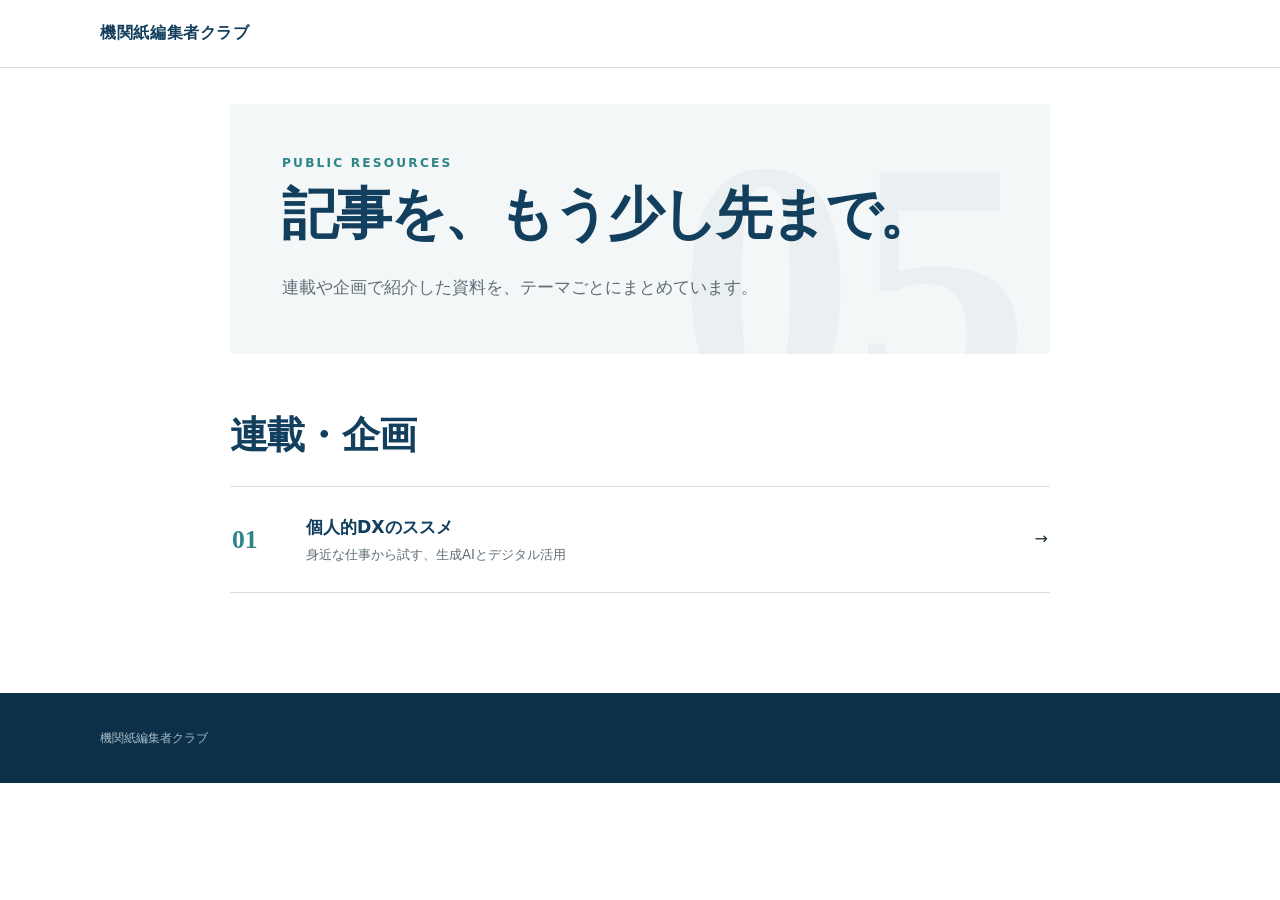
==== docs/index.html @ 5fe280fb "Create meeting skills resource site" ====
<!doctype html>
<html lang="ja">
<head>
  <meta charset="utf-8">
  <meta name="viewport" content="width=device-width, initial-scale=1">
  <meta name="description" content="機関紙編集者クラブの記事に関連する公開資料の入口です。">
  <title>機関紙編集者クラブ｜公開資料</title>
  <link rel="stylesheet" href="./shared/style.css">
</head>
<body>
  <header class="site-header">
    <a class="brand" href="./">機関紙編集者クラブ</a>
  </header>
  <main class="container narrow">
    <section class="hero compact-hero">
      <p class="eyebrow">PUBLIC RESOURCES</p>
      <h1>記事を、もう少し先まで。</h1>
      <p class="lead">連載や企画で紹介した資料を、テーマごとにまとめています。</p>
    </section>
    <section aria-labelledby="series-title">
      <h2 id="series-title">連載・企画</h2>
      <a class="feature-link" href="./personal-dx/">
        <span class="feature-number">01</span>
        <span>
          <strong>個人的DXのススメ</strong>
          <small>身近な仕事から試す、生成AIとデジタル活用</small>
        </span>
        <span aria-hidden="true">→</span>
      </a>
    </section>
  </main>
  <footer class="site-footer"><p>機関紙編集者クラブ</p></footer>
</body>
</html>
---- docs/shared/style.css ----
:root {
  --navy: #123f5d;
  --navy-deep: #0b3048;
  --teal: #2e8486;
  --teal-pale: #e8f3f2;
  --orange: #d97726;
  --orange-pale: #fff3e9;
  --ink: #22313c;
  --muted: #5f6e78;
  --line: #d7e0e5;
  --paper: #ffffff;
  --wash: #f4f7f8;
  --shadow: 0 18px 55px rgba(12, 47, 70, .10);
  --max: 1080px;
}

* { box-sizing: border-box; }
html { scroll-behavior: smooth; }
body {
  margin: 0;
  color: var(--ink);
  background: var(--paper);
  font-family: "Yu Gothic", "Hiragino Kaku Gothic ProN", "Noto Sans JP", system-ui, sans-serif;
  font-size: 16px;
  line-height: 1.8;
}
a { color: inherit; text-underline-offset: .18em; }
a:focus-visible, summary:focus-visible { outline: 3px solid #f3b376; outline-offset: 4px; border-radius: 3px; }
.container { width: min(calc(100% - 40px), var(--max)); margin-inline: auto; }
.narrow { max-width: 820px; }
.site-header {
  min-height: 68px;
  padding: 0 max(24px, calc((100% - var(--max)) / 2));
  display: flex;
  align-items: center;
  justify-content: space-between;
  gap: 20px;
  border-bottom: 1px solid var(--line);
  background: rgba(255,255,255,.96);
}
.brand { color: var(--navy); font-weight: 800; text-decoration: none; letter-spacing: .04em; }
.series-name { color: var(--muted); font-size: .85rem; }
.hero {
  position: relative;
  overflow: hidden;
  padding: 58px 0 64px;
  color: white;
  background:
    radial-gradient(circle at 92% 12%, rgba(90, 185, 181, .42), transparent 24%),
    linear-gradient(135deg, var(--navy-deep), var(--navy) 58%, #1d6672);
}
.hero::after {
  content: "05";
  position: absolute;
  right: max(0px, calc((100vw - var(--max)) / 2 - 80px));
  bottom: -106px;
  color: rgba(255,255,255,.055);
  font: 800 22rem/1 Georgia, serif;
  pointer-events: none;
}
.hero .container { position: relative; z-index: 1; }
.compact-hero { margin-top: 36px; color: var(--ink); background: var(--wash); border-radius: 2px; padding: 52px; }
.compact-hero::after { color: rgba(18,63,93,.04); }
.breadcrumbs { display: flex; flex-wrap: wrap; gap: .65rem; margin-bottom: 32px; color: rgba(255,255,255,.72); font-size: .82rem; }
.compact-hero + section { margin: 56px 0 100px; }
.compact-hero .eyebrow { color: var(--teal); }
.compact-hero .lead { color: var(--muted); }
.compact-hero h1 { color: var(--navy); }
.narrow > .breadcrumbs { margin-top: 28px; color: var(--muted); }
.eyebrow, .section-kicker { margin: 0 0 10px; color: #9fdad7; font: 800 .76rem/1.3 system-ui, sans-serif; letter-spacing: .18em; }
h1 { max-width: 780px; margin: 0; font-size: clamp(2.35rem, 7vw, 4.8rem); line-height: 1.14; letter-spacing: -.04em; }
.compact-hero h1 { font-size: clamp(2.1rem, 5vw, 3.5rem); }
.lead { max-width: 720px; margin: 26px 0 0; color: rgba(255,255,255,.84); font-size: 1.06rem; }
.hero-actions { margin-top: 34px; display: flex; flex-wrap: wrap; align-items: center; gap: 20px; }
.button { display: inline-flex; align-items: center; gap: 14px; min-height: 58px; padding: 14px 22px; text-decoration: none; font-weight: 800; border-radius: 3px; box-shadow: var(--shadow); }
.button span { font-size: .74rem; font-weight: 600; opacity: .75; }
.button.primary { color: var(--navy-deep); background: white; }
.button.primary:hover { background: var(--orange-pale); }
.text-link { font-weight: 700; }
.download-note { margin: 20px 0 0; color: rgba(255,255,255,.58); font-size: .78rem; }
.content-grid { display: grid; grid-template-columns: 190px minmax(0, 1fr); gap: 72px; padding-top: 70px; }
.section-index { position: sticky; top: 22px; align-self: start; padding-left: 16px; border-left: 3px solid var(--teal); font-size: .82rem; }
.section-index p { margin: 0; color: var(--navy); font-weight: 800; }
.section-index ol { margin: 8px 0 0; padding: 0; list-style: none; }
.section-index li { margin: 6px 0; }
.section-index a { color: var(--muted); text-decoration: none; }
.section-index a:hover { color: var(--teal); }
.article-body > section { padding: 0 0 78px; scroll-margin-top: 24px; }
.section-kicker { color: var(--teal); }
h2 { margin: 0 0 25px; color: var(--navy); font-size: clamp(1.65rem, 4vw, 2.35rem); line-height: 1.35; letter-spacing: -.02em; }
h3 { margin: 0 0 8px; color: var(--navy); font-size: 1rem; }
.intro-panel { margin-bottom: 78px; padding: 30px 32px !important; background: var(--teal-pale); border-top: 5px solid var(--teal); }
.intro-panel p:last-child { margin-bottom: 0; }
.resource-list { border-top: 1px solid var(--line); }
.resource-card { display: grid; grid-template-columns: 50px 1fr 22px; gap: 16px; align-items: center; padding: 18px 6px; border-bottom: 1px solid var(--line); text-decoration: none; }
.resource-card:hover { background: var(--wash); }
.resource-card strong, .resource-card small { display: block; }
.resource-card strong { color: var(--navy); line-height: 1.5; }
.resource-card small, .caption { color: var(--muted); font-size: .82rem; }
.file-type { display: grid; place-items: center; width: 44px; height: 44px; color: white; background: var(--navy); border-radius: 2px; font: 800 .7rem/1 system-ui, sans-serif; }
.caption { margin-top: 16px; }
.prompt-short { margin: 0; padding: 24px 26px; color: var(--navy); background: var(--wash); border: 0; border-left: 4px solid var(--teal); font-weight: 700; }
.prompt-details { margin-top: 18px; border: 1px solid var(--line); }
.prompt-details summary { padding: 16px 20px; color: var(--navy); background: white; cursor: pointer; font-weight: 800; }
.prompt-details > div { padding: 6px 20px 18px; }
code { padding: .12em .35em; background: var(--wash); font-family: ui-monospace, monospace; }
.skill-flow { margin: 0; padding: 0; list-style: none; border-top: 1px solid var(--line); }
.skill-flow li { display: grid; grid-template-columns: 56px 1fr; gap: 15px; align-items: center; padding: 15px 0; border-bottom: 1px solid var(--line); }
.skill-flow li > span { color: var(--teal); font: 800 1.4rem/1 Georgia, serif; }
.skill-flow strong, .skill-flow small { display: block; }
.skill-flow strong { color: var(--navy); }
.skill-flow small { color: var(--muted); }
.trace-line { display: flex; flex-wrap: wrap; align-items: center; gap: 8px; margin-top: 22px; padding: 18px; color: var(--navy); background: var(--teal-pale); font-size: .82rem; font-weight: 800; }
.trace-line b { color: var(--teal); }
.notice-stack { display: grid; gap: 12px; }
.notice { padding: 20px 22px; background: var(--wash); border-left: 4px solid var(--teal); }
.notice p { margin: 0; }
.notice.warning { background: var(--orange-pale); border-color: var(--orange); }
.official-links { margin: 0; padding: 0; list-style: none; border-top: 1px solid var(--line); }
.official-links a { display: flex; justify-content: space-between; padding: 15px 4px; color: var(--navy); border-bottom: 1px solid var(--line); font-weight: 800; text-decoration: none; }
.official-links a:hover { color: var(--teal); }
.history dl { margin: 0; }
.history dl > div { display: grid; grid-template-columns: 140px 1fr; gap: 20px; padding: 15px 0; border-top: 1px solid var(--line); }
.history dt { color: var(--muted); }
.history dd { margin: 0; }
.feature-link { display: grid; grid-template-columns: 56px 1fr auto; align-items: center; gap: 18px; padding: 25px 2px; border-top: 1px solid var(--line); border-bottom: 1px solid var(--line); text-decoration: none; }
.feature-link:hover { color: var(--teal); }
.feature-number { color: var(--teal); font: 800 1.6rem/1 Georgia, serif; }
.feature-link strong, .feature-link small { display: block; }
.feature-link strong { color: var(--navy); font-size: 1.08rem; }
.feature-link small { color: var(--muted); }
.site-footer { display: flex; justify-content: space-between; gap: 20px; margin-top: 20px; padding: 34px max(24px, calc((100% - var(--max)) / 2)); color: #a7bbc7; background: var(--navy-deep); font-size: .78rem; }
.site-footer p { margin: 0; }
.site-footer a { color: white; }

.viewer-shell { min-height: calc(100vh - 180px); padding-top: 34px; padding-bottom: 80px; }
.viewer-breadcrumbs { margin-bottom: 40px; color: var(--muted); }
.viewer-title { max-width: 920px; color: var(--navy); font-size: clamp(2rem, 5vw, 3.4rem); }
.viewer-toolbar { display: flex; flex-wrap: wrap; gap: 12px; margin-top: 28px; }
.viewer-toolbar .button { box-shadow: none; }
.viewer-back { color: white !important; background: var(--navy) !important; }
.button.secondary { color: var(--navy); background: var(--teal-pale); border: 1px solid #bed9d8; }
.viewer-status { margin: 28px 0 10px; color: var(--muted); font-size: .8rem; }
.text-viewer {
  max-height: 72vh;
  margin: 0;
  padding: 28px 30px;
  overflow: auto;
  white-space: pre-wrap;
  overflow-wrap: anywhere;
  color: #20313d;
  background: var(--wash);
  border: 1px solid var(--line);
  border-top: 5px solid var(--teal);
  font: 500 .9rem/1.85 ui-monospace, "Yu Gothic", "Hiragino Kaku Gothic ProN", monospace;
  tab-size: 2;
}

@media (max-width: 760px) {
  body { font-size: 15px; }
  .container { width: min(calc(100% - 32px), var(--max)); }
  .site-header { min-height: 58px; padding-inline: 16px; }
  .series-name { display: none; }
  .hero { padding: 34px 0 44px; }
  .hero::after { right: -48px; bottom: -50px; font-size: 12rem; }
  .compact-hero { padding: 34px 24px; }
  .breadcrumbs { margin-bottom: 24px; }
  .lead { margin-top: 20px; }
  .button { width: 100%; justify-content: space-between; }
  .text-link { font-size: .88rem; }
  .content-grid { display: block; padding-top: 50px; }
  .section-index { position: static; margin-bottom: 50px; }
  .article-body > section { padding-bottom: 58px; }
  .intro-panel { margin-bottom: 58px; padding: 24px 20px !important; }
  .resource-card { grid-template-columns: 44px 1fr 16px; gap: 12px; }
  .resource-card small { margin-top: 4px; line-height: 1.55; }
  .history dl > div { display: block; }
  .site-footer { display: block; padding: 28px 16px; }
  .site-footer p + p { margin-top: 4px; }
  .viewer-shell { padding-top: 24px; padding-bottom: 50px; }
  .viewer-toolbar .button { width: 100%; }
  .text-viewer { max-height: 68vh; padding: 20px 18px; font-size: .82rem; line-height: 1.75; }
}

@media (prefers-reduced-motion: reduce) { html { scroll-behavior: auto; } }
@media print {
  .site-header, .hero-actions, .section-index, .site-footer { display: none; }
  .hero { color: var(--ink); background: white; padding: 20px 0; }
  .hero::after { display: none; }
  .lead, .download-note, .breadcrumbs { color: var(--muted); }
  .content-grid { display: block; padding-top: 20px; }
  .article-body > section { break-inside: avoid; padding-bottom: 35px; }
}
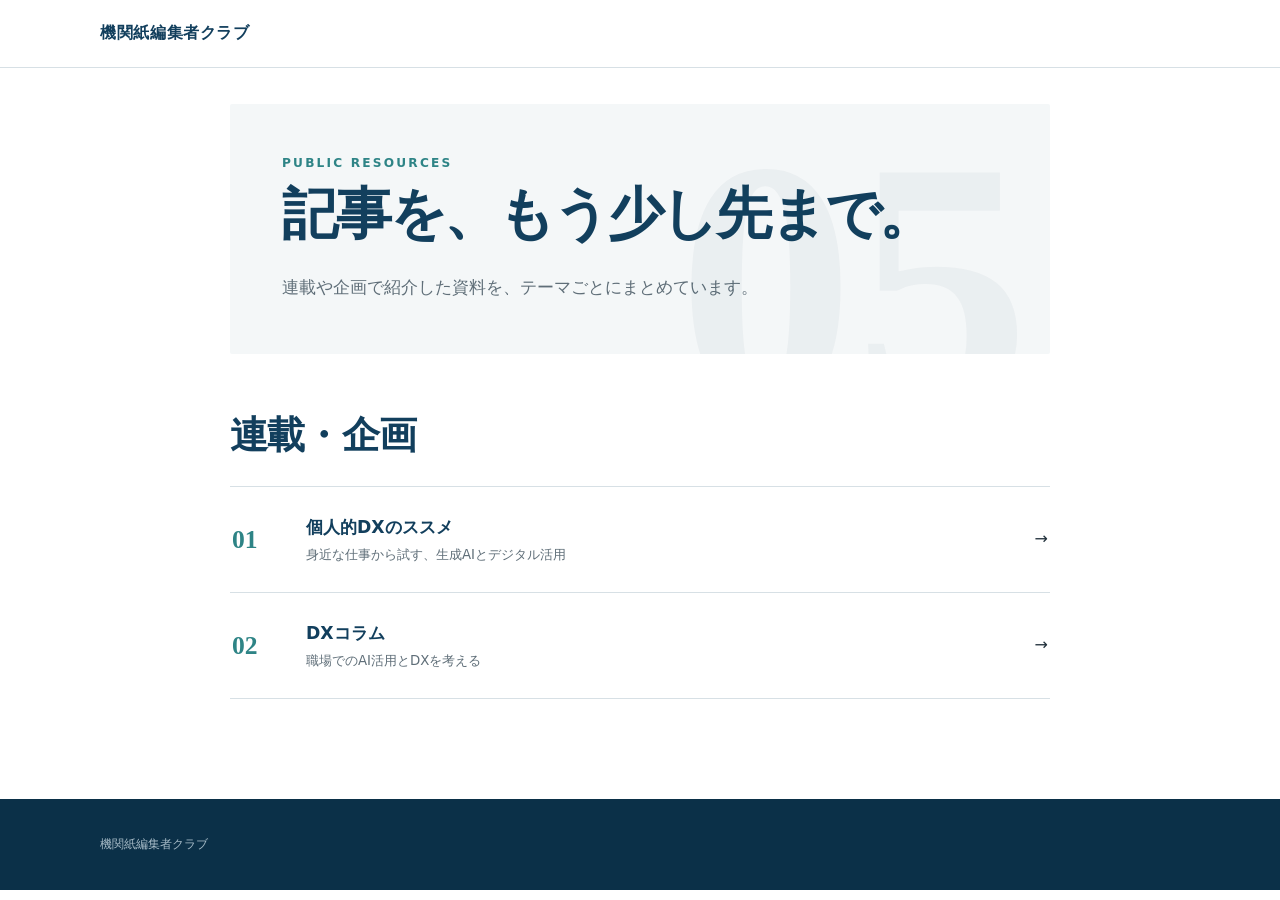
==== commit 4ec75bd0: "Add DX column article pages" ====
--- a/docs/index.html
+++ b/docs/index.html
@@ -27,6 +27,14 @@
         </span>
         <span aria-hidden="true">→</span>
       </a>
+      <a class="feature-link" href="./dx-column/">
+        <span class="feature-number">02</span>
+        <span>
+          <strong>DXコラム</strong>
+          <small>職場でのAI活用とDXを考える</small>
+        </span>
+        <span aria-hidden="true">→</span>
+      </a>
     </section>
   </main>
   <footer class="site-footer"><p>機関紙編集者クラブ</p></footer>
--- a/docs/shared/style.css
+++ b/docs/shared/style.css
@@ -115,6 +115,9 @@
 .notice-stack { display: grid; gap: 12px; }
 .notice { padding: 20px 22px; background: var(--wash); border-left: 4px solid var(--teal); }
 .notice p { margin: 0; }
+.notice-list { margin: 0; padding-left: 1.25rem; }
+.notice-list li + li { margin-top: .8rem; }
+.notice-list strong { color: var(--navy); }
 .notice.warning { background: var(--orange-pale); border-color: var(--orange); }
 .official-links { margin: 0; padding: 0; list-style: none; border-top: 1px solid var(--line); }
 .official-links a { display: flex; justify-content: space-between; padding: 15px 4px; color: var(--navy); border-bottom: 1px solid var(--line); font-weight: 800; text-decoration: none; }
@@ -129,6 +132,26 @@
 .feature-link strong, .feature-link small { display: block; }
 .feature-link strong { color: var(--navy); font-size: 1.08rem; }
 .feature-link small { color: var(--muted); }
+.feature-link + .feature-link { border-top: 0; }
+.column-header { padding: 54px 0 46px; border-bottom: 1px solid var(--line); }
+.column-header .eyebrow { color: var(--teal); }
+.column-header h1 { color: var(--navy); font-size: clamp(2.1rem, 5vw, 3.65rem); }
+.column-article { max-width: 760px; padding-top: 48px; padding-bottom: 90px; }
+.column-article > p, .column-article section > p { margin: 0 0 1.45em; }
+.column-article > section { margin-top: 64px; scroll-margin-top: 28px; }
+.column-article h2 { margin-bottom: 24px; font-size: clamp(1.5rem, 3.5vw, 2rem); }
+.column-article ul, .column-article ol { margin: 0 0 1.5em; padding-left: 1.5em; }
+.column-article li { padding-left: .2em; }
+.column-article li + li { margin-top: .5em; }
+.column-article a { color: var(--navy); text-decoration-thickness: 1px; overflow-wrap: anywhere; }
+.column-article a:hover { color: var(--teal); }
+.column-article .references { padding-top: 36px; border-top: 1px solid var(--line); }
+.column-article .source-note { color: var(--muted); font-size: .88rem; }
+.column-toc { margin: 32px 0 0; padding: 22px 26px; background: var(--wash); border-left: 4px solid var(--teal); }
+.column-toc p { margin: 0 0 8px; color: var(--navy); font-weight: 800; }
+.column-toc ol { margin: 0; padding-left: 1.3em; }
+.column-toc li + li { margin-top: .25em; }
+.column-toc a { text-decoration: none; }
 .site-footer { display: flex; justify-content: space-between; gap: 20px; margin-top: 20px; padding: 34px max(24px, calc((100% - var(--max)) / 2)); color: #a7bbc7; background: var(--navy-deep); font-size: .78rem; }
 .site-footer p { margin: 0; }
 .site-footer a { color: white; }
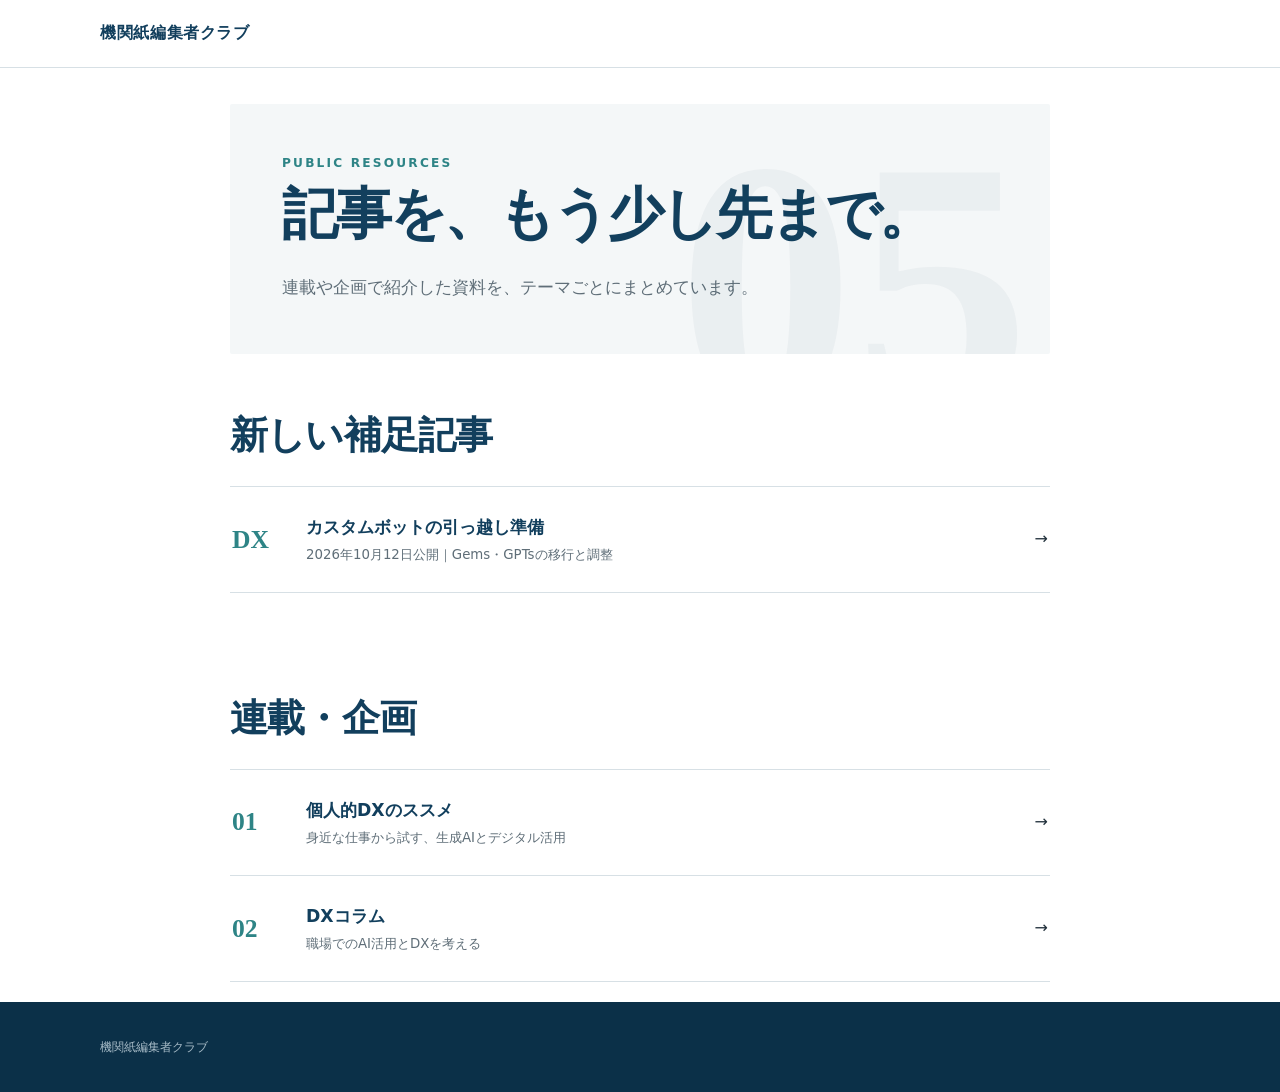
==== commit bee429d6: "Publish custom bot migration guide with official sources and editing examples" ====
--- a/docs/index.html
+++ b/docs/index.html
@@ -16,6 +16,14 @@
       <p class="eyebrow">PUBLIC RESOURCES</p>
       <h1>記事を、もう少し先まで。</h1>
       <p class="lead">連載や企画で紹介した資料を、テーマごとにまとめています。</p>
+    </section>
+    <section aria-labelledby="latest-title">
+      <h2 id="latest-title">新しい補足記事</h2>
+      <a class="feature-link" href="./personal-dx/custom-bot-migration/">
+        <span class="feature-number">DX</span>
+        <span><strong>カスタムボットの引っ越し準備</strong><small>2026年10月12日公開｜Gems・GPTsの移行と調整</small></span>
+        <span aria-hidden="true">→</span>
+      </a>
     </section>
     <section aria-labelledby="series-title">
       <h2 id="series-title">連載・企画</h2>
--- a/docs/shared/style.css
+++ b/docs/shared/style.css
@@ -145,6 +145,10 @@
 .column-article li + li { margin-top: .5em; }
 .column-article a { color: var(--navy); text-decoration-thickness: 1px; overflow-wrap: anywhere; }
 .column-article a:hover { color: var(--teal); }
+.table-scroll { max-width: 100%; margin: 28px 0; overflow-x: auto; }
+.column-article table { width: 100%; min-width: 600px; border-collapse: collapse; font-size: .9rem; line-height: 1.65; }
+.column-article th, .column-article td { width: 33.333%; padding: 14px 16px; border: 1px solid var(--line); text-align: left; vertical-align: top; }
+.column-article th { color: var(--navy); background: var(--teal-pale); }
 .column-article .references { padding-top: 36px; border-top: 1px solid var(--line); }
 .column-article .source-note { color: var(--muted); font-size: .88rem; }
 .column-toc { margin: 32px 0 0; padding: 22px 26px; background: var(--wash); border-left: 4px solid var(--teal); }
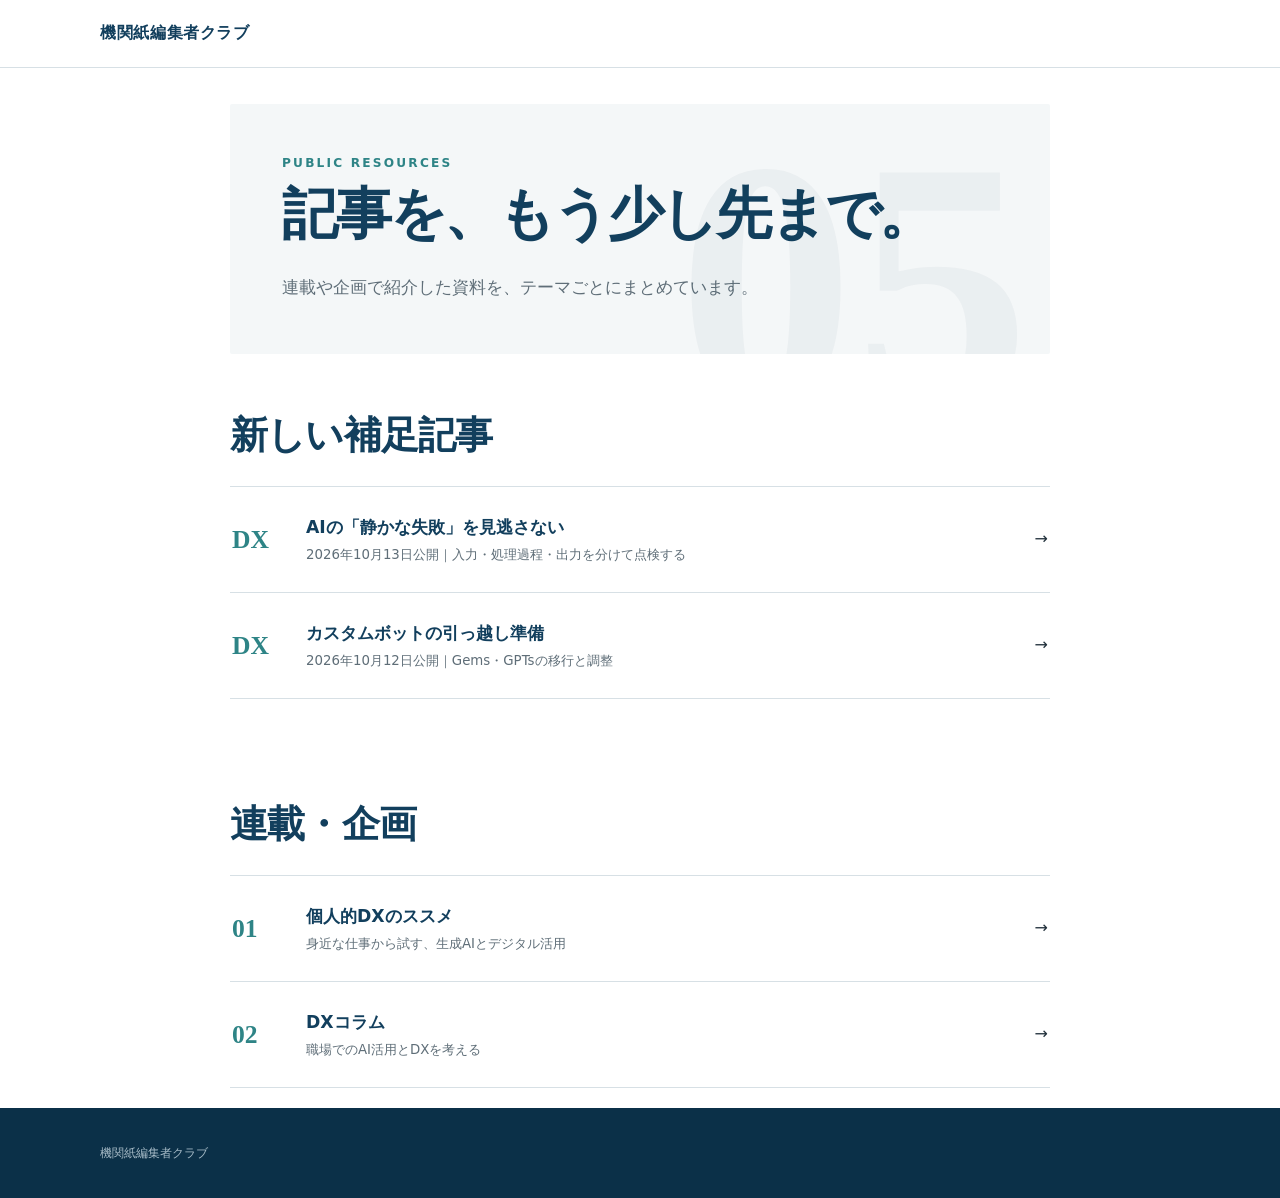
==== commit 43da133a: "Publish silent failure DX column" ====
--- a/docs/index.html
+++ b/docs/index.html
@@ -19,6 +19,11 @@
     </section>
     <section aria-labelledby="latest-title">
       <h2 id="latest-title">新しい補足記事</h2>
+      <a class="feature-link" href="./dx-column/silent-failures/">
+        <span class="feature-number">DX</span>
+        <span><strong>AIの「静かな失敗」を見逃さない</strong><small>2026年10月13日公開｜入力・処理過程・出力を分けて点検する</small></span>
+        <span aria-hidden="true">→</span>
+      </a>
       <a class="feature-link" href="./personal-dx/custom-bot-migration/">
         <span class="feature-number">DX</span>
         <span><strong>カスタムボットの引っ越し準備</strong><small>2026年10月12日公開｜Gems・GPTsの移行と調整</small></span>
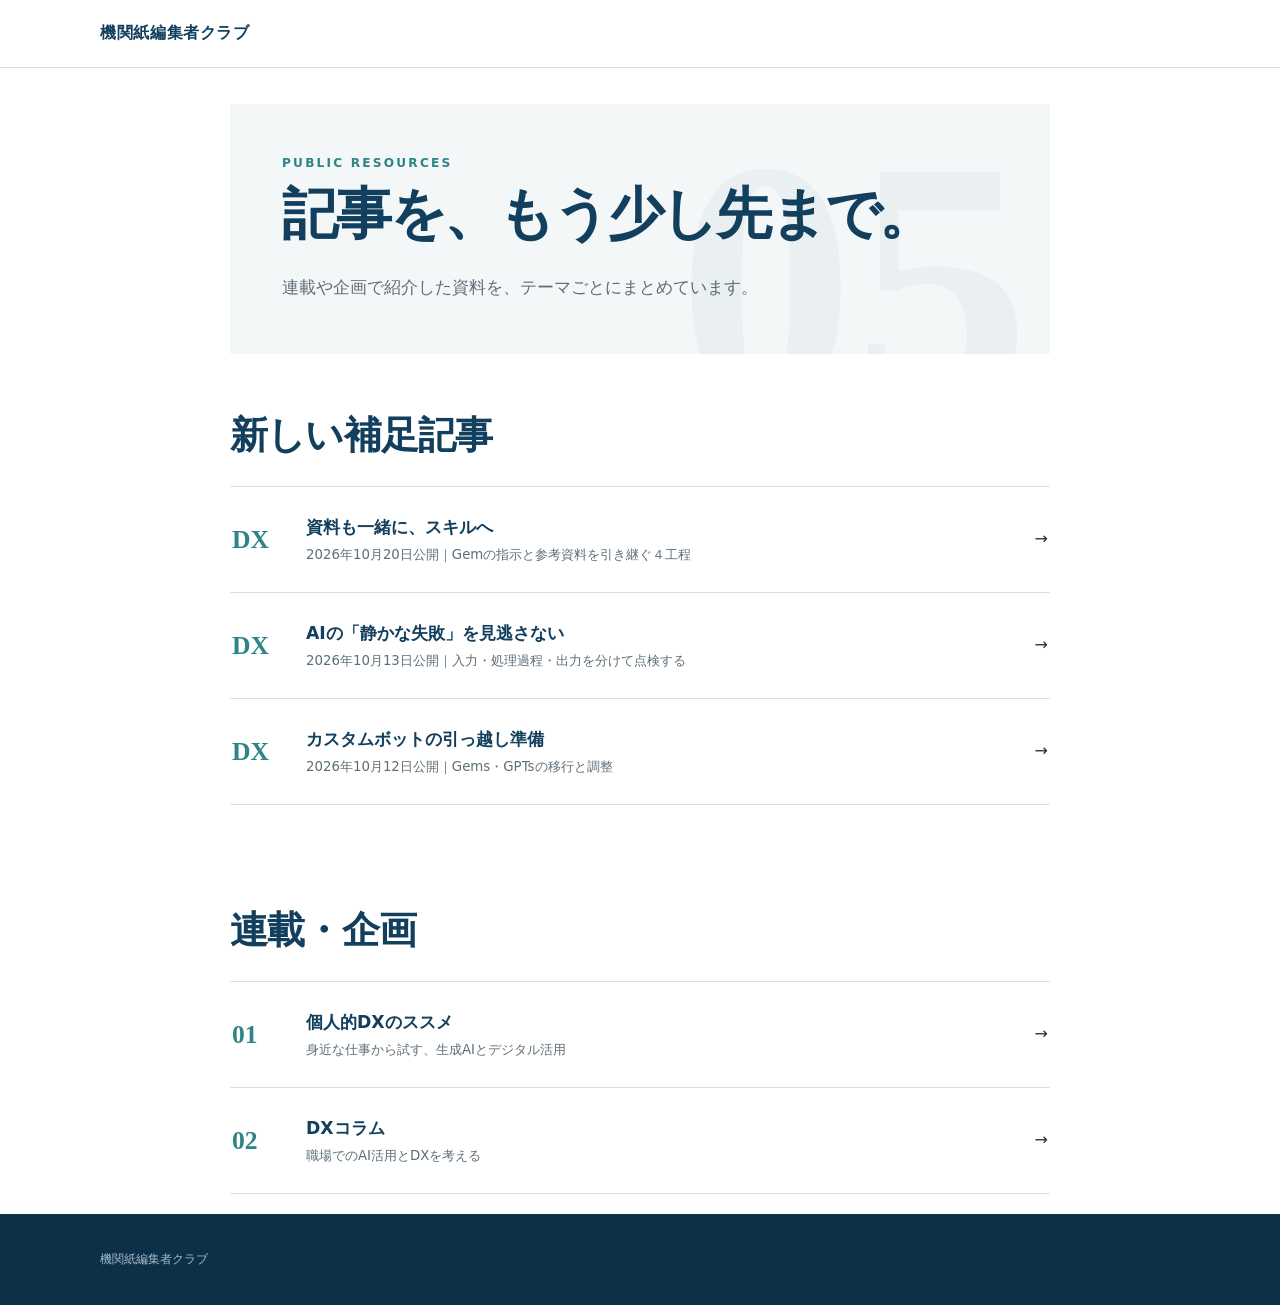
==== commit 723a13b2: "Publish Gem reference material migration companion guide" ====
--- a/docs/index.html
+++ b/docs/index.html
@@ -19,6 +19,11 @@
     </section>
     <section aria-labelledby="latest-title">
       <h2 id="latest-title">新しい補足記事</h2>
+      <a class="feature-link" href="./personal-dx/skill-reference-migration/">
+        <span class="feature-number">DX</span>
+        <span><strong>資料も一緒に、スキルへ</strong><small>2026年10月20日公開｜Gemの指示と参考資料を引き継ぐ４工程</small></span>
+        <span aria-hidden="true">→</span>
+      </a>
       <a class="feature-link" href="./dx-column/silent-failures/">
         <span class="feature-number">DX</span>
         <span><strong>AIの「静かな失敗」を見逃さない</strong><small>2026年10月13日公開｜入力・処理過程・出力を分けて点検する</small></span>
--- a/docs/shared/style.css
+++ b/docs/shared/style.css
@@ -218,3 +218,6 @@
   .content-grid { display: block; padding-top: 20px; }
   .article-body > section { break-inside: avoid; padding-bottom: 35px; }
 }
+
+/* A quiet secondary entrance to the exploratory note. */
+.site-footer .idea-link { color: inherit; }
